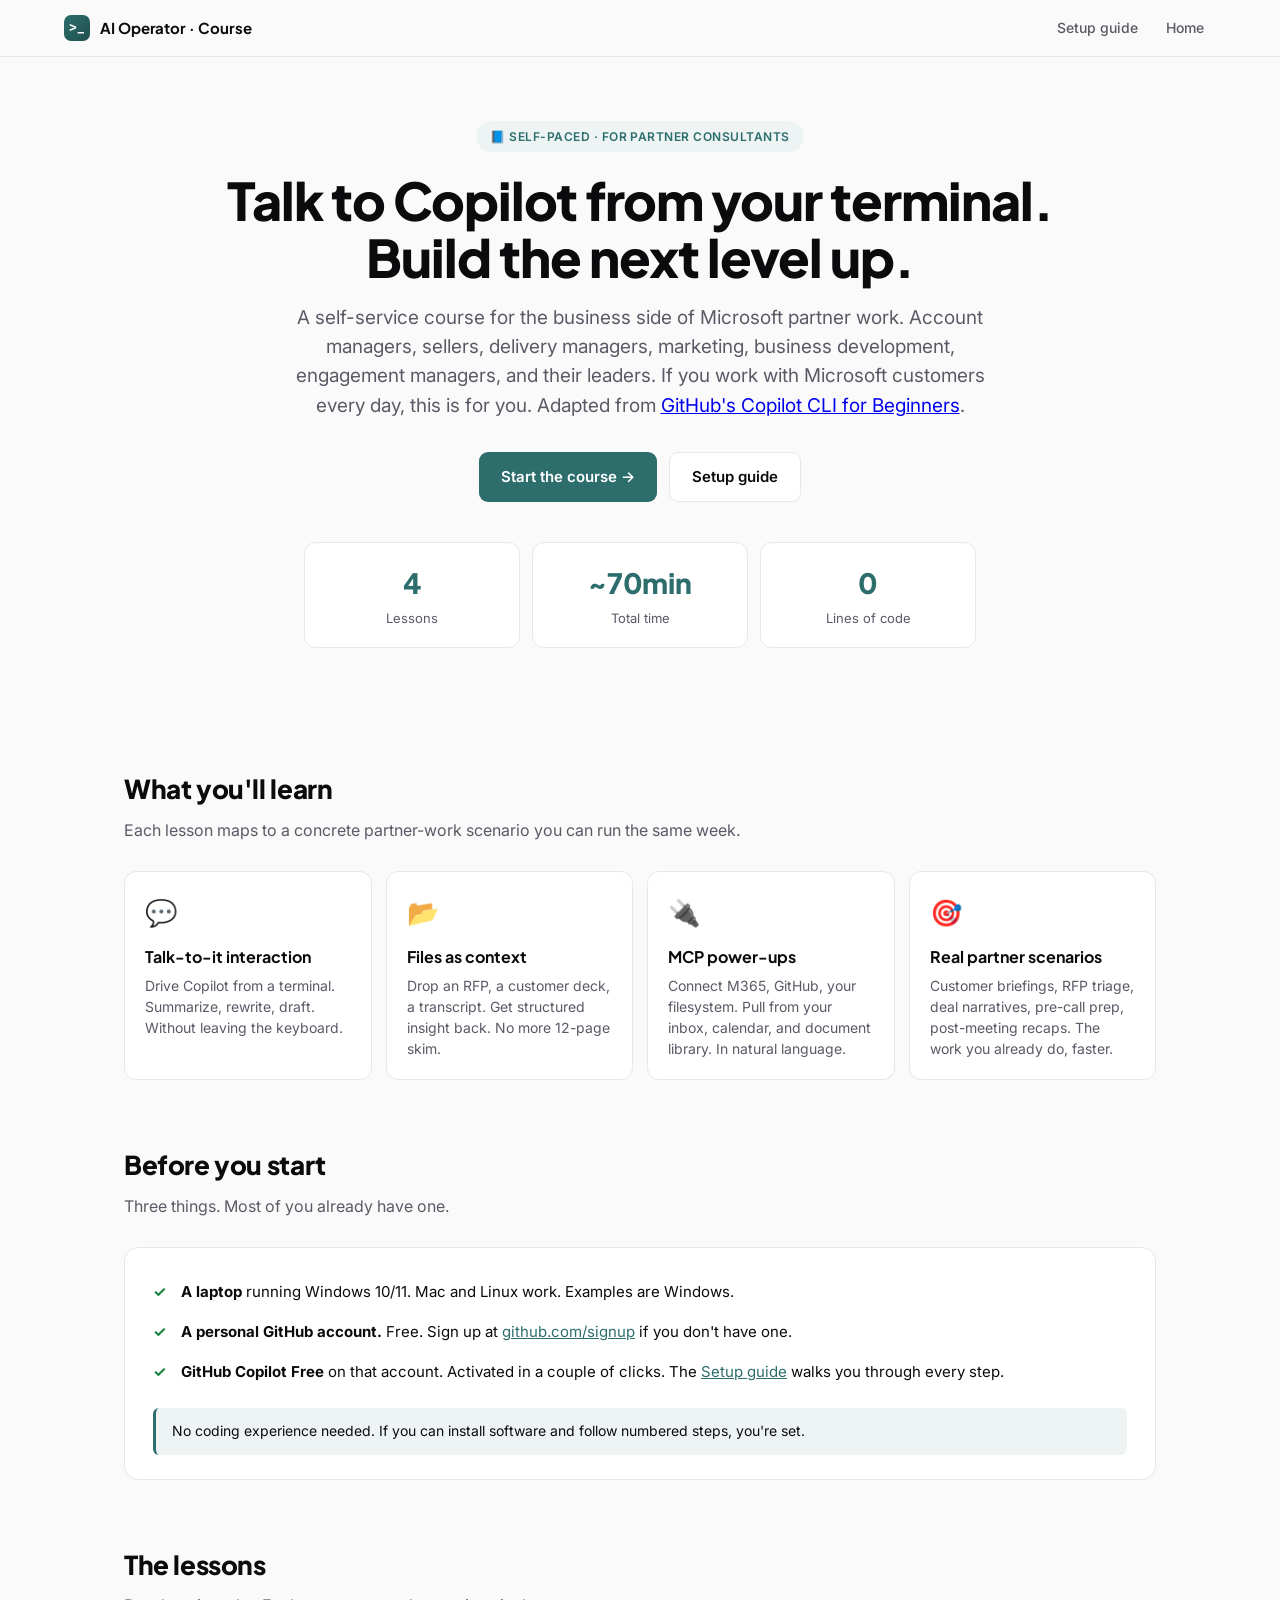
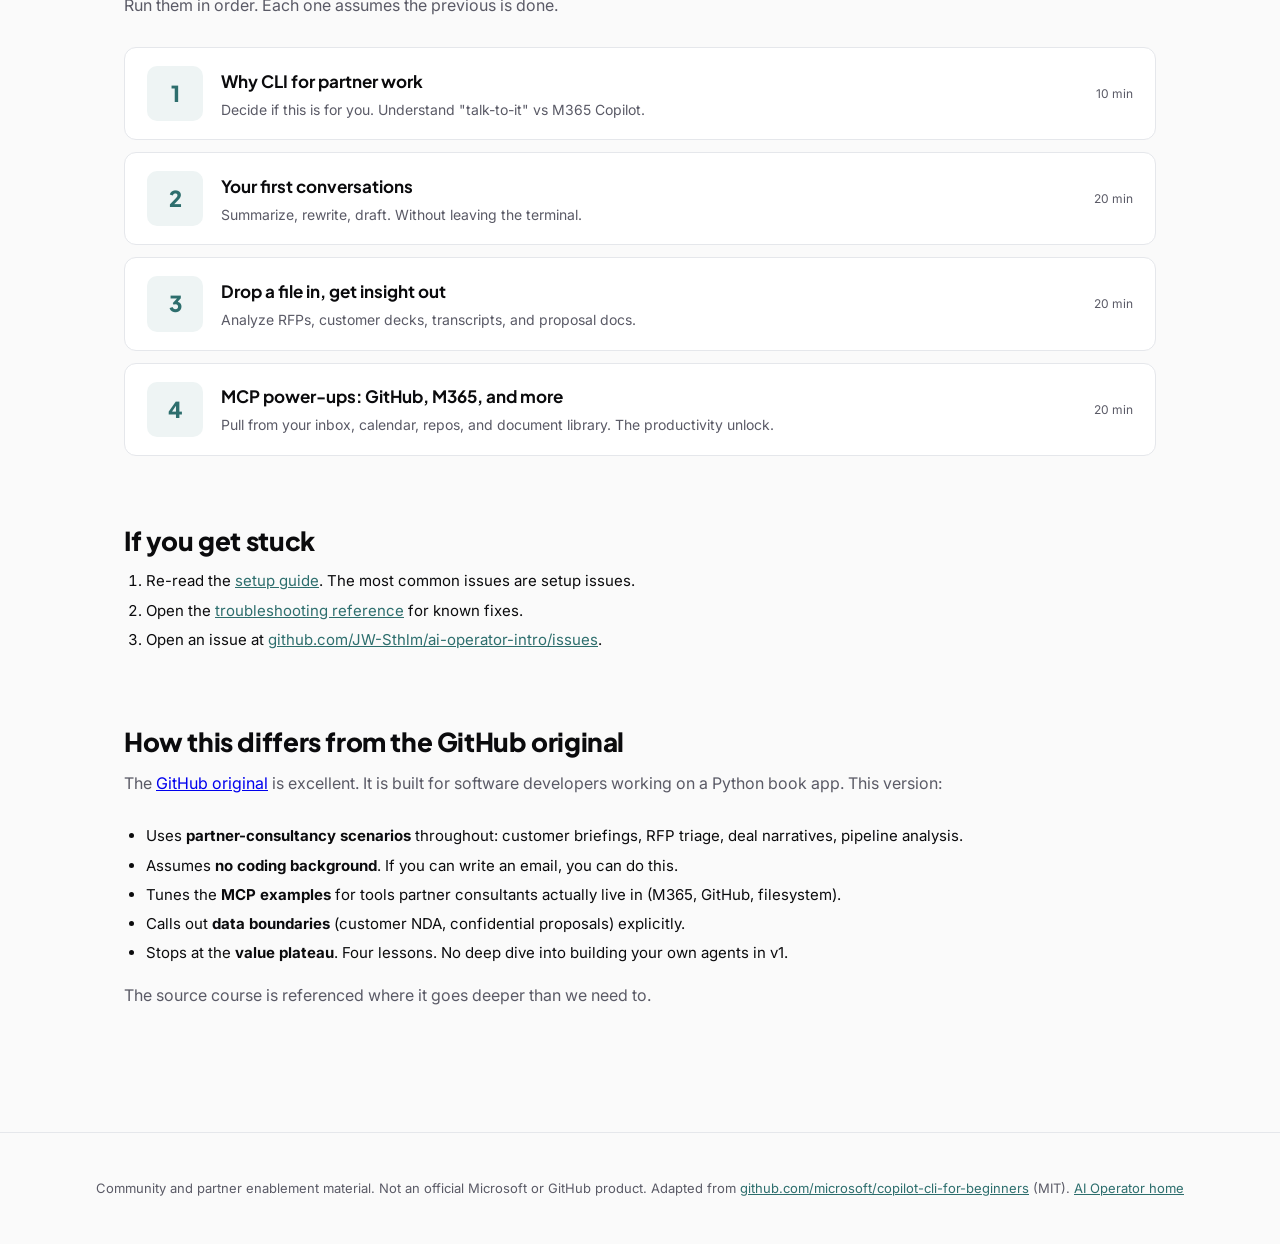
==== course/index.html @ 4d4c024c "Initial commit: ai-operator-intro v1.0 Public-facing Copilot CLI intro for partner consultants in bu" ====
<!DOCTYPE html>
<html lang="en">
<head>
  <meta charset="UTF-8">
  <meta name="viewport" content="width=device-width, initial-scale=1.0">
  <title>The AI Operator course · Copilot CLI for partner consultants</title>
  <meta name="robots" content="noindex,nofollow">
  <meta name="description" content="A self-paced Copilot CLI course for the business side of Microsoft partner work. Account managers, sellers, delivery managers, marketing, and their leaders. Four lessons. No coding required.">
  <link rel="preconnect" href="https://fonts.googleapis.com">
  <link rel="preconnect" href="https://fonts.gstatic.com" crossorigin>
  <link href="https://fonts.googleapis.com/css2?family=Plus+Jakarta+Sans:wght@600;700;800;900&family=Inter:wght@400;500;600;700&family=Cascadia+Code&display=swap" rel="stylesheet">
  <link rel="stylesheet" href="style.css">
</head>
<body>

  <nav class="topnav">
    <div class="topnav-inner">
      <a class="topnav-brand" href="../">
        <span class="brand-mark">&gt;_</span>
        <span class="brand-text">AI Operator · Course</span>
      </a>
      <div class="topnav-links">
        <a href="../setup.html">Setup guide</a>
        <a href="../" class="always-visible">Home</a>
      </div>
    </div>
  </nav>

  <main>

    <section class="hero">
      <div class="hero-pill">📘 Self-paced · For partner consultants</div>
      <h1>Talk to Copilot from your terminal.<br>Build the next level up.</h1>
      <p class="lead">A self-service course for the business side of Microsoft partner work. Account managers, sellers, delivery managers, marketing, business development, engagement managers, and their leaders. If you work with Microsoft customers every day, this is for you. Adapted from <a href="https://gh.io/copilot-cli-course" target="_blank" rel="noopener">GitHub's Copilot CLI for Beginners</a>.</p>
      <div class="hero-cta">
        <a class="btn btn-primary" href="why-cli-for-partner-work.html">Start the course →</a>
        <a class="btn btn-secondary" href="../setup.html">Setup guide</a>
      </div>

      <div class="stats">
        <div class="stat">
          <div class="stat-value">4</div>
          <div class="stat-label">Lessons</div>
        </div>
        <div class="stat">
          <div class="stat-value">~70min</div>
          <div class="stat-label">Total time</div>
        </div>
        <div class="stat">
          <div class="stat-value">0</div>
          <div class="stat-label">Lines of code</div>
        </div>
      </div>
    </section>

    <section class="block">
      <h2 class="section-h">What you'll learn</h2>
      <p class="section-sub">Each lesson maps to a concrete partner-work scenario you can run the same week.</p>

      <div class="feature-grid">
        <div class="feature">
          <span class="emoji">💬</span>
          <h3>Talk-to-it interaction</h3>
          <p>Drive Copilot from a terminal. Summarize, rewrite, draft. Without leaving the keyboard.</p>
        </div>
        <div class="feature">
          <span class="emoji">📂</span>
          <h3>Files as context</h3>
          <p>Drop an RFP, a customer deck, a transcript. Get structured insight back. No more 12-page skim.</p>
        </div>
        <div class="feature">
          <span class="emoji">🔌</span>
          <h3>MCP power-ups</h3>
          <p>Connect M365, GitHub, your filesystem. Pull from your inbox, calendar, and document library. In natural language.</p>
        </div>
        <div class="feature">
          <span class="emoji">🎯</span>
          <h3>Real partner scenarios</h3>
          <p>Customer briefings, RFP triage, deal narratives, pre-call prep, post-meeting recaps. The work you already do, faster.</p>
        </div>
      </div>
    </section>

    <section class="block">
      <h2 class="section-h">Before you start</h2>
      <p class="section-sub">Three things. Most of you already have one.</p>

      <div class="prereqs">
        <ul>
          <li><strong>A laptop</strong> running Windows 10/11. Mac and Linux work. Examples are Windows.</li>
          <li><strong>A personal GitHub account.</strong> Free. Sign up at <a href="https://github.com/signup" target="_blank" rel="noopener">github.com/signup</a> if you don't have one.</li>
          <li><strong>GitHub Copilot Free</strong> on that account. Activated in a couple of clicks. The <a href="../setup.html">Setup guide</a> walks you through every step.</li>
        </ul>
        <p class="prereqs-note">No coding experience needed. If you can install software and follow numbered steps, you're set.</p>
      </div>
    </section>

    <section class="block">
      <h2 class="section-h">The lessons</h2>
      <p class="section-sub">Run them in order. Each one assumes the previous is done.</p>

      <div class="lessons">

        <a class="lesson-card" href="why-cli-for-partner-work.html">
          <div class="lesson-num">1</div>
          <div class="lesson-body">
            <h3>Why CLI for partner work</h3>
            <p>Decide if this is for you. Understand "talk-to-it" vs M365 Copilot.</p>
          </div>
          <div class="lesson-meta"><span class="time">10 min</span></div>
        </a>

        <a class="lesson-card" href="your-first-conversations.html">
          <div class="lesson-num">2</div>
          <div class="lesson-body">
            <h3>Your first conversations</h3>
            <p>Summarize, rewrite, draft. Without leaving the terminal.</p>
          </div>
          <div class="lesson-meta"><span class="time">20 min</span></div>
        </a>

        <a class="lesson-card" href="files-as-context.html">
          <div class="lesson-num">3</div>
          <div class="lesson-body">
            <h3>Drop a file in, get insight out</h3>
            <p>Analyze RFPs, customer decks, transcripts, and proposal docs.</p>
          </div>
          <div class="lesson-meta"><span class="time">20 min</span></div>
        </a>

        <a class="lesson-card" href="mcp-power-ups.html">
          <div class="lesson-num">4</div>
          <div class="lesson-body">
            <h3>MCP power-ups: GitHub, M365, and more</h3>
            <p>Pull from your inbox, calendar, repos, and document library. The productivity unlock.</p>
          </div>
          <div class="lesson-meta"><span class="time">20 min</span></div>
        </a>

      </div>
    </section>

    <section class="block">
      <h2 class="section-h">If you get stuck</h2>
      <ol class="help-list">
        <li>Re-read the <a href="../setup.html">setup guide</a>. The most common issues are setup issues.</li>
        <li>Open the <a href="../reference/troubleshooting.md" target="_blank">troubleshooting reference</a> for known fixes.</li>
        <li>Open an issue at <a href="https://github.com/JW-Sthlm/ai-operator-intro/issues" target="_blank">github.com/JW-Sthlm/ai-operator-intro/issues</a>.</li>
      </ol>
    </section>

    <section class="block">
      <h2 class="section-h">How this differs from the GitHub original</h2>
      <p class="section-sub">The <a href="https://gh.io/copilot-cli-course" target="_blank" rel="noopener">GitHub original</a> is excellent. It is built for software developers working on a Python book app. This version:</p>
      <ul class="diff-list">
        <li>Uses <strong>partner-consultancy scenarios</strong> throughout: customer briefings, RFP triage, deal narratives, pipeline analysis.</li>
        <li>Assumes <strong>no coding background</strong>. If you can write an email, you can do this.</li>
        <li>Tunes the <strong>MCP examples</strong> for tools partner consultants actually live in (M365, GitHub, filesystem).</li>
        <li>Calls out <strong>data boundaries</strong> (customer NDA, confidential proposals) explicitly.</li>
        <li>Stops at the <strong>value plateau</strong>. Four lessons. No deep dive into building your own agents in v1.</li>
      </ul>
      <p class="section-sub" style="margin-top:18px;">The source course is referenced where it goes deeper than we need to.</p>
    </section>

  </main>

  <footer class="site-foot">
    <p>Community and partner enablement material. Not an official Microsoft or GitHub product. Adapted from <a href="https://github.com/microsoft/copilot-cli-for-beginners" target="_blank" rel="noopener">github.com/microsoft/copilot-cli-for-beginners</a> (MIT). <a href="../">AI Operator home</a></p>
  </footer>

</body>
</html>
---- course/style.css ----
/* Shared styles for the Copilot CLI partner course (landing + lesson pages) */

:root {
  --fg: #0b0b0d;
  --fg-muted: #5a5a66;
  --bg: #fafafa;
  --bg-soft: #f4f4f7;
  --card: #fff;
  --accent: #2D6E6D;
  --accent-light: #EEF4F4;
  --accent-deep: #1f4f4e;
  --tech: #6e40c9;
  --tech-light: #f3edff;
  --border: #e5e7eb;
  --warn: #c4700a;
  --warn-bg: #FFF7ED;
  --warn-border: #FDDCAB;
  --success: #16803C;
  --success-bg: #F0FDF4;
  --success-border: #BBF7D0;
  --code-bg: #1e1e2e;
  --code-fg: #cdd6f4;
}

* { box-sizing: border-box; }

html { scroll-behavior: smooth; }

body {
  margin: 0;
  font-family: 'Inter', system-ui, -apple-system, sans-serif;
  background: var(--bg);
  color: var(--fg);
  line-height: 1.6;
}

/* ── Top nav (shared by landing + lesson) ── */
.topnav {
  position: sticky;
  top: 0;
  z-index: 50;
  background: rgba(250,250,250,0.92);
  backdrop-filter: blur(10px);
  border-bottom: 1px solid var(--border);
}
.topnav-inner {
  max-width: 1200px;
  margin: 0 auto;
  padding: 0 24px;
  height: 56px;
  display: flex;
  align-items: center;
  justify-content: space-between;
  gap: 16px;
}
.topnav-brand {
  display: flex;
  align-items: center;
  gap: 10px;
  text-decoration: none;
  color: var(--fg);
  font-family: 'Plus Jakarta Sans', sans-serif;
  font-weight: 700;
  font-size: 15px;
  letter-spacing: -0.005em;
}
.topnav-brand .brand-mark {
  width: 26px;
  height: 26px;
  border-radius: 7px;
  background: linear-gradient(135deg, var(--accent), var(--accent-deep));
  display: inline-flex;
  align-items: center;
  justify-content: center;
  color: #fff;
  font-family: 'Cascadia Code', 'Fira Code', monospace;
  font-size: 13px;
  font-weight: 700;
}
.topnav-links {
  display: flex;
  gap: 4px;
  align-items: center;
}
.topnav-links a {
  color: var(--fg-muted);
  text-decoration: none;
  padding: 6px 12px;
  border-radius: 7px;
  font-size: 14px;
  font-weight: 500;
  transition: background .15s, color .15s;
}
.topnav-links a:hover { background: var(--accent-light); color: var(--accent); }
.topnav-links a.is-active { color: var(--accent); background: var(--accent-light); }
@media (max-width: 720px) {
  .topnav-links a:not(.always-visible) { display: none; }
}

/* ── Landing hero ── */
.hero {
  max-width: 880px;
  margin: 0 auto;
  padding: 64px 24px 32px;
  text-align: center;
}
.hero-pill {
  display: inline-flex;
  align-items: center;
  gap: 6px;
  background: var(--accent-light);
  color: var(--accent);
  font-size: 12px;
  font-weight: 600;
  padding: 6px 14px;
  border-radius: 999px;
  letter-spacing: .04em;
  text-transform: uppercase;
  margin-bottom: 20px;
}
.hero h1 {
  font-family: 'Plus Jakarta Sans', sans-serif;
  font-size: clamp(34px, 4.4vw, 52px);
  line-height: 1.1;
  font-weight: 800;
  letter-spacing: -0.02em;
  margin: 0 0 16px;
  text-wrap: balance;
}
.hero p.lead {
  font-size: 19px;
  color: var(--fg-muted);
  line-height: 1.55;
  max-width: 60ch;
  margin: 0 auto 32px;
  text-wrap: pretty;
}
.hero-cta { display: flex; gap: 12px; justify-content: center; flex-wrap: wrap; margin-bottom: 40px; }

.btn {
  display: inline-flex;
  align-items: center;
  gap: 8px;
  padding: 12px 22px;
  border-radius: 9px;
  font-weight: 600;
  text-decoration: none;
  font-size: 15px;
  transition: transform .15s, box-shadow .15s, background .15s;
  cursor: pointer;
  border: none;
  font-family: inherit;
}
.btn-primary {
  background: var(--accent);
  color: #fff;
}
.btn-primary:hover { background: var(--accent-deep); transform: translateY(-1px); box-shadow: 0 6px 20px rgba(45,110,109,0.25); }
.btn-secondary {
  background: var(--card);
  color: var(--fg);
  border: 1px solid var(--border);
}
.btn-secondary:hover { border-color: var(--accent); color: var(--accent); }

/* ── Stats row ── */
.stats {
  display: grid;
  grid-template-columns: repeat(3, 1fr);
  gap: 12px;
  max-width: 720px;
  margin: 0 auto 56px;
  padding: 0 24px;
}
@media (max-width: 600px) { .stats { grid-template-columns: 1fr; } }
.stat {
  background: var(--card);
  border: 1px solid var(--border);
  border-radius: 12px;
  padding: 18px;
  text-align: center;
}
.stat-value {
  font-family: 'Plus Jakarta Sans', sans-serif;
  font-size: 28px;
  font-weight: 800;
  color: var(--accent);
  letter-spacing: -0.01em;
}
.stat-label { font-size: 13px; color: var(--fg-muted); margin-top: 2px; }

/* ── Section ── */
section.block {
  max-width: 1080px;
  margin: 0 auto;
  padding: 32px 24px;
}
.section-h {
  font-family: 'Plus Jakarta Sans', sans-serif;
  font-size: 26px;
  font-weight: 800;
  letter-spacing: -0.015em;
  margin: 0 0 8px;
}
.section-sub { color: var(--fg-muted); margin: 0 0 28px; }

/* ── Feature grid (What you'll learn) ── */
.feature-grid {
  display: grid;
  grid-template-columns: repeat(auto-fit, minmax(240px, 1fr));
  gap: 14px;
}
.feature {
  background: var(--card);
  border: 1px solid var(--border);
  border-radius: 12px;
  padding: 20px;
}
.feature .emoji { font-size: 26px; display: block; margin-bottom: 10px; }
.feature h3 {
  font-family: 'Plus Jakarta Sans', sans-serif;
  font-size: 16px;
  font-weight: 700;
  margin: 0 0 6px;
}
.feature p { font-size: 14px; color: var(--fg-muted); margin: 0; line-height: 1.5; }

/* ── Prereq checklist ── */
.prereqs { background: var(--card); border: 1px solid var(--border); border-radius: 14px; padding: 24px 28px; }
.prereqs ul { list-style: none; padding: 0; margin: 0; }
.prereqs li { padding: 8px 0; padding-left: 28px; position: relative; font-size: 15px; }
.prereqs li::before {
  content: "✓";
  position: absolute;
  left: 0;
  color: var(--success);
  font-weight: 700;
}
.prereqs li code, .prereqs li a code { background: #f0f0f5; padding: 2px 6px; border-radius: 4px; font-size: 13px; color: var(--fg); }
.prereqs li a { color: var(--accent); }

/* ── Lessons list (landing) ── */
.lessons { display: flex; flex-direction: column; gap: 12px; }
.lesson-card {
  display: grid;
  grid-template-columns: 56px 1fr auto;
  gap: 18px;
  align-items: center;
  background: var(--card);
  border: 1px solid var(--border);
  border-radius: 12px;
  padding: 18px 22px;
  text-decoration: none;
  color: var(--fg);
  transition: border-color .15s, transform .15s, box-shadow .15s;
}
.lesson-card:hover { border-color: var(--accent); transform: translateY(-1px); box-shadow: 0 4px 14px rgba(0,0,0,0.04); }
.lesson-num {
  font-family: 'Plus Jakarta Sans', sans-serif;
  font-size: 22px;
  font-weight: 800;
  color: var(--accent);
  text-align: center;
  background: var(--accent-light);
  border-radius: 10px;
  padding: 10px 0;
}
.lesson-card.is-optional .lesson-num { color: var(--tech); background: var(--tech-light); }
.lesson-body h3 {
  font-family: 'Plus Jakarta Sans', sans-serif;
  font-size: 17px;
  font-weight: 700;
  margin: 0 0 4px;
}
.lesson-body p { margin: 0; font-size: 14px; color: var(--fg-muted); line-height: 1.5; }
.lesson-meta { display: flex; flex-direction: column; align-items: flex-end; gap: 4px; font-size: 12px; }
.lesson-meta .time { color: var(--fg-muted); }
.lesson-meta .badge {
  background: var(--tech-light);
  color: var(--tech);
  font-weight: 600;
  padding: 3px 9px;
  border-radius: 999px;
  font-size: 11px;
  letter-spacing: 0.02em;
  text-transform: uppercase;
}
@media (max-width: 600px) {
  .lesson-card { grid-template-columns: 48px 1fr; }
  .lesson-meta { grid-column: 1 / -1; flex-direction: row; align-items: center; justify-content: space-between; }
}

/* Optional band (callout above the optional lessons) */
.optional-band {
  background: var(--tech-light);
  border: 1px solid #e0d4f7;
  border-radius: 12px;
  padding: 14px 18px;
  margin: 24px 0 12px;
  font-size: 14px;
  color: var(--fg);
}
.optional-band strong { color: var(--tech); }

/* ── Landing-page list extras ── */
.prereqs-note {
  margin: 16px 0 0;
  padding: 12px 16px;
  background: var(--accent-light);
  border-left: 3px solid var(--accent);
  border-radius: 6px;
  font-size: 14px;
  color: var(--fg);
}
.help-list, .diff-list {
  margin: 0;
  padding-left: 22px;
  font-size: 15px;
  color: var(--fg);
}
.help-list li, .diff-list li {
  margin: 6px 0;
  line-height: 1.55;
}
.help-list a, .diff-list a { color: var(--accent); }

/* ── Footer ── */
footer.site-foot {
  border-top: 1px solid var(--border);
  margin-top: 64px;
  padding: 32px 24px;
  color: var(--fg-muted);
  font-size: 13px;
  text-align: center;
}
footer.site-foot a { color: var(--accent); }

/* ──────────────────────────────────────────────── */
/* ── Lesson page layout (sidebar + main content) ── */
/* ──────────────────────────────────────────────── */

.lesson-shell {
  max-width: 1180px;
  margin: 0 auto;
  display: grid;
  grid-template-columns: 260px 1fr;
  gap: 40px;
  padding: 24px;
}
@media (max-width: 920px) {
  .lesson-shell { grid-template-columns: 1fr; gap: 0; padding: 16px; }
}

.sidebar {
  position: sticky;
  top: 72px;
  align-self: start;
  max-height: calc(100vh - 88px);
  overflow-y: auto;
  padding-right: 8px;
}
@media (max-width: 920px) {
  .sidebar {
    position: static;
    max-height: none;
    margin: 12px 0 24px;
    padding: 16px;
    background: var(--card);
    border: 1px solid var(--border);
    border-radius: 12px;
  }
}
.sidebar-h {
  font-family: 'Plus Jakarta Sans', sans-serif;
  font-size: 12px;
  font-weight: 700;
  text-transform: uppercase;
  letter-spacing: 0.06em;
  color: var(--fg-muted);
  margin: 0 0 10px;
}
.sidebar ol {
  list-style: none;
  padding: 0;
  margin: 0;
  counter-reset: lesson;
}
.sidebar li { counter-increment: lesson; }
.sidebar li a {
  display: block;
  padding: 8px 12px 8px 38px;
  border-radius: 7px;
  text-decoration: none;
  color: var(--fg);
  font-size: 14px;
  line-height: 1.4;
  position: relative;
  margin-bottom: 2px;
}
.sidebar li a::before {
  content: counter(lesson);
  position: absolute;
  left: 12px;
  top: 8px;
  width: 20px;
  height: 20px;
  border-radius: 6px;
  background: var(--bg-soft);
  color: var(--fg-muted);
  font-family: 'Plus Jakarta Sans', sans-serif;
  font-size: 12px;
  font-weight: 700;
  display: inline-flex;
  align-items: center;
  justify-content: center;
}
.sidebar li a:hover { background: var(--accent-light); color: var(--accent); }
.sidebar li a:hover::before { background: var(--accent); color: #fff; }
.sidebar li.is-optional a::before { background: var(--tech-light); color: var(--tech); }
.sidebar li a.is-current {
  background: var(--accent-light);
  color: var(--accent);
  font-weight: 600;
}
.sidebar li a.is-current::before { background: var(--accent); color: #fff; }
.sidebar-foot {
  margin-top: 16px;
  padding-top: 16px;
  border-top: 1px solid var(--border);
  font-size: 13px;
}
.sidebar-foot a { color: var(--fg-muted); text-decoration: none; padding: 4px 12px; display: block; border-radius: 6px; }
.sidebar-foot a:hover { background: var(--bg-soft); color: var(--accent); }

/* ── Main content area ── */
.main { min-width: 0; }
.crumb {
  font-size: 13px;
  color: var(--fg-muted);
  margin-bottom: 12px;
}
.crumb a { color: var(--fg-muted); text-decoration: none; }
.crumb a:hover { color: var(--accent); }

.lesson-head {
  margin-bottom: 28px;
  padding-bottom: 24px;
  border-bottom: 1px solid var(--border);
}
.lesson-eyebrow {
  font-family: 'Plus Jakarta Sans', sans-serif;
  font-size: 12px;
  font-weight: 700;
  text-transform: uppercase;
  letter-spacing: 0.06em;
  color: var(--accent);
  margin-bottom: 8px;
}
.lesson-eyebrow.is-optional { color: var(--tech); }
.main h1.lesson-title {
  font-family: 'Plus Jakarta Sans', sans-serif;
  font-size: clamp(30px, 3.6vw, 42px);
  line-height: 1.15;
  font-weight: 800;
  letter-spacing: -0.018em;
  margin: 0 0 14px;
  text-wrap: balance;
}
.lesson-meta-row { display: flex; gap: 16px; flex-wrap: wrap; font-size: 14px; color: var(--fg-muted); }
.lesson-meta-row .meta-item { display: inline-flex; align-items: center; gap: 6px; }
.lesson-meta-row strong { color: var(--fg); font-weight: 600; }

/* ── Markdown body ── */
.body { font-size: 16px; line-height: 1.7; }
.body h2 {
  font-family: 'Plus Jakarta Sans', sans-serif;
  font-size: 24px;
  font-weight: 700;
  letter-spacing: -0.012em;
  margin: 40px 0 14px;
  scroll-margin-top: 80px;
}
.body h3 {
  font-family: 'Plus Jakarta Sans', sans-serif;
  font-size: 18px;
  font-weight: 700;
  margin: 28px 0 10px;
  scroll-margin-top: 80px;
}
.body p, .body li { font-size: 16px; }
.body ul, .body ol { padding-left: 22px; }
.body li { margin-bottom: 6px; }
.body a { color: var(--accent); text-decoration: underline; text-decoration-thickness: 1px; text-underline-offset: 2px; }
.body a:hover { color: var(--accent-deep); }
.body hr { border: none; border-top: 1px solid var(--border); margin: 32px 0; }
.body strong { font-weight: 700; }
.body img { max-width: 100%; height: auto; border-radius: 8px; }

/* Code (inline + blocks) */
.body code {
  font-family: 'Cascadia Code', 'Fira Code', 'Consolas', monospace;
  font-size: 14px;
}
.body p code, .body li code, .body td code, .body h2 code, .body h3 code {
  background: #f0f0f5;
  padding: 2px 6px;
  border-radius: 4px;
  font-size: 13px;
  color: var(--fg);
}
.body pre {
  background: var(--code-bg);
  color: var(--code-fg);
  border-radius: 10px;
  padding: 16px 20px;
  overflow-x: auto;
  font-size: 14px;
  line-height: 1.55;
  margin: 16px 0;
}
.body pre code { background: transparent; padding: 0; color: inherit; font-size: 14px; }

/* Tables */
.body table { width: 100%; border-collapse: collapse; margin: 18px 0; font-size: 15px; }
.body th, .body td { text-align: left; padding: 10px 14px; border-bottom: 1px solid var(--border); vertical-align: top; }
.body th { background: var(--bg-soft); font-weight: 700; }
.body tbody tr:hover { background: var(--bg-soft); }

/* Blockquotes used as callouts */
.body blockquote {
  margin: 16px 0;
  padding: 14px 18px;
  background: var(--accent-light);
  border-left: 3px solid var(--accent);
  border-radius: 8px;
  color: var(--fg);
}
.body blockquote p { margin: 6px 0; }
.body blockquote p:first-child { margin-top: 0; }
.body blockquote p:last-child { margin-bottom: 0; }

/* Details/summary collapsibles */
.body details {
  background: var(--card);
  border: 1px solid var(--border);
  border-radius: 10px;
  padding: 14px 18px;
  margin: 14px 0;
}
.body details[open] { box-shadow: 0 2px 8px rgba(0,0,0,0.03); }
.body summary {
  cursor: pointer;
  font-weight: 600;
  color: var(--accent);
  list-style: none;
  position: relative;
  padding-left: 22px;
}
.body summary::-webkit-details-marker { display: none; }
.body summary::before {
  content: "▸";
  position: absolute;
  left: 0;
  transition: transform .15s;
  color: var(--accent);
}
.body details[open] summary::before { transform: rotate(90deg); }

/* Prev/Next nav */
.lesson-nav {
  display: grid;
  grid-template-columns: 1fr 1fr;
  gap: 12px;
  margin-top: 56px;
  padding-top: 24px;
  border-top: 1px solid var(--border);
}
@media (max-width: 600px) { .lesson-nav { grid-template-columns: 1fr; } }
.lesson-nav a {
  display: block;
  padding: 16px 20px;
  background: var(--card);
  border: 1px solid var(--border);
  border-radius: 10px;
  text-decoration: none;
  color: var(--fg);
  transition: border-color .15s, transform .15s;
}
.lesson-nav a:hover { border-color: var(--accent); transform: translateY(-1px); }
.lesson-nav .nav-dir {
  font-size: 12px;
  text-transform: uppercase;
  letter-spacing: 0.06em;
  color: var(--fg-muted);
  margin-bottom: 4px;
  font-weight: 600;
}
.lesson-nav .nav-title {
  font-family: 'Plus Jakarta Sans', sans-serif;
  font-weight: 700;
  font-size: 16px;
}
.lesson-nav a.next { text-align: right; }
.lesson-nav a.prev::before { content: "← "; color: var(--accent); }
.lesson-nav a.next .nav-title::after { content: " →"; color: var(--accent); }
.lesson-nav .nav-spacer { visibility: hidden; }
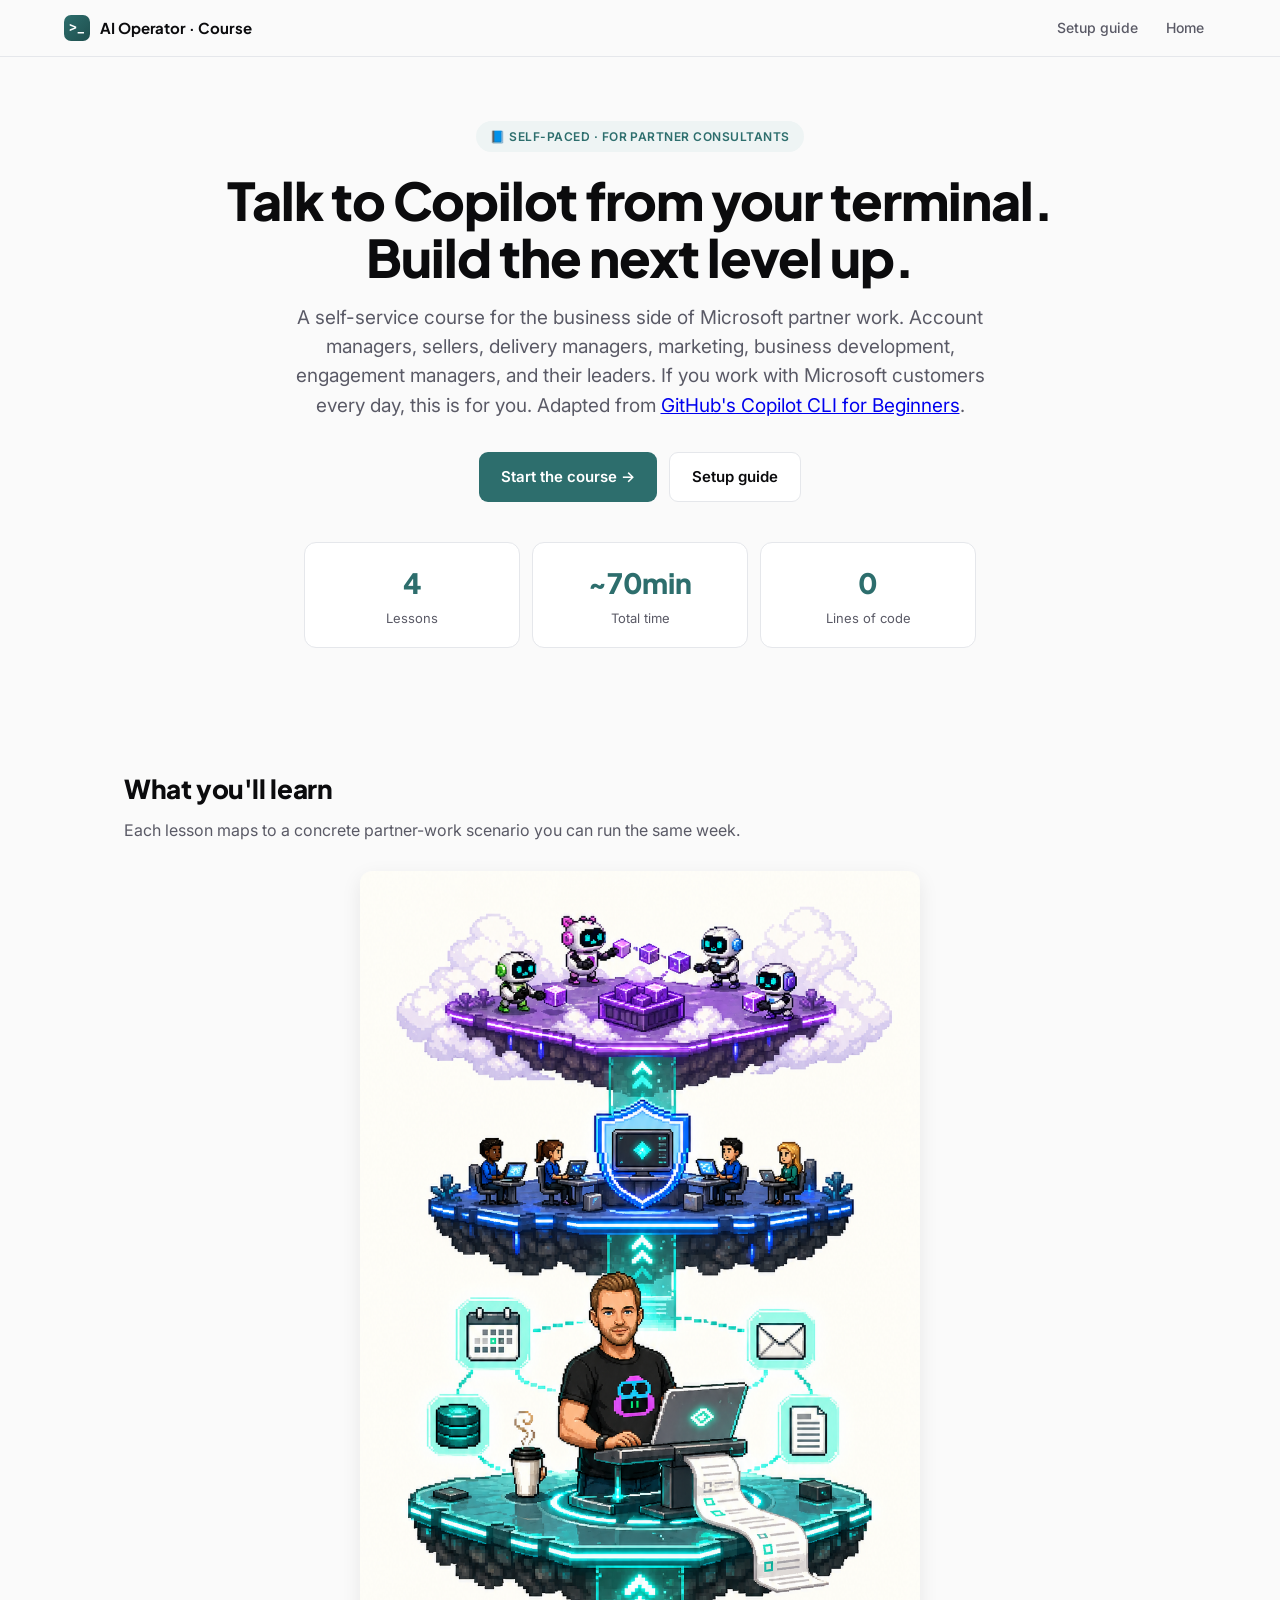
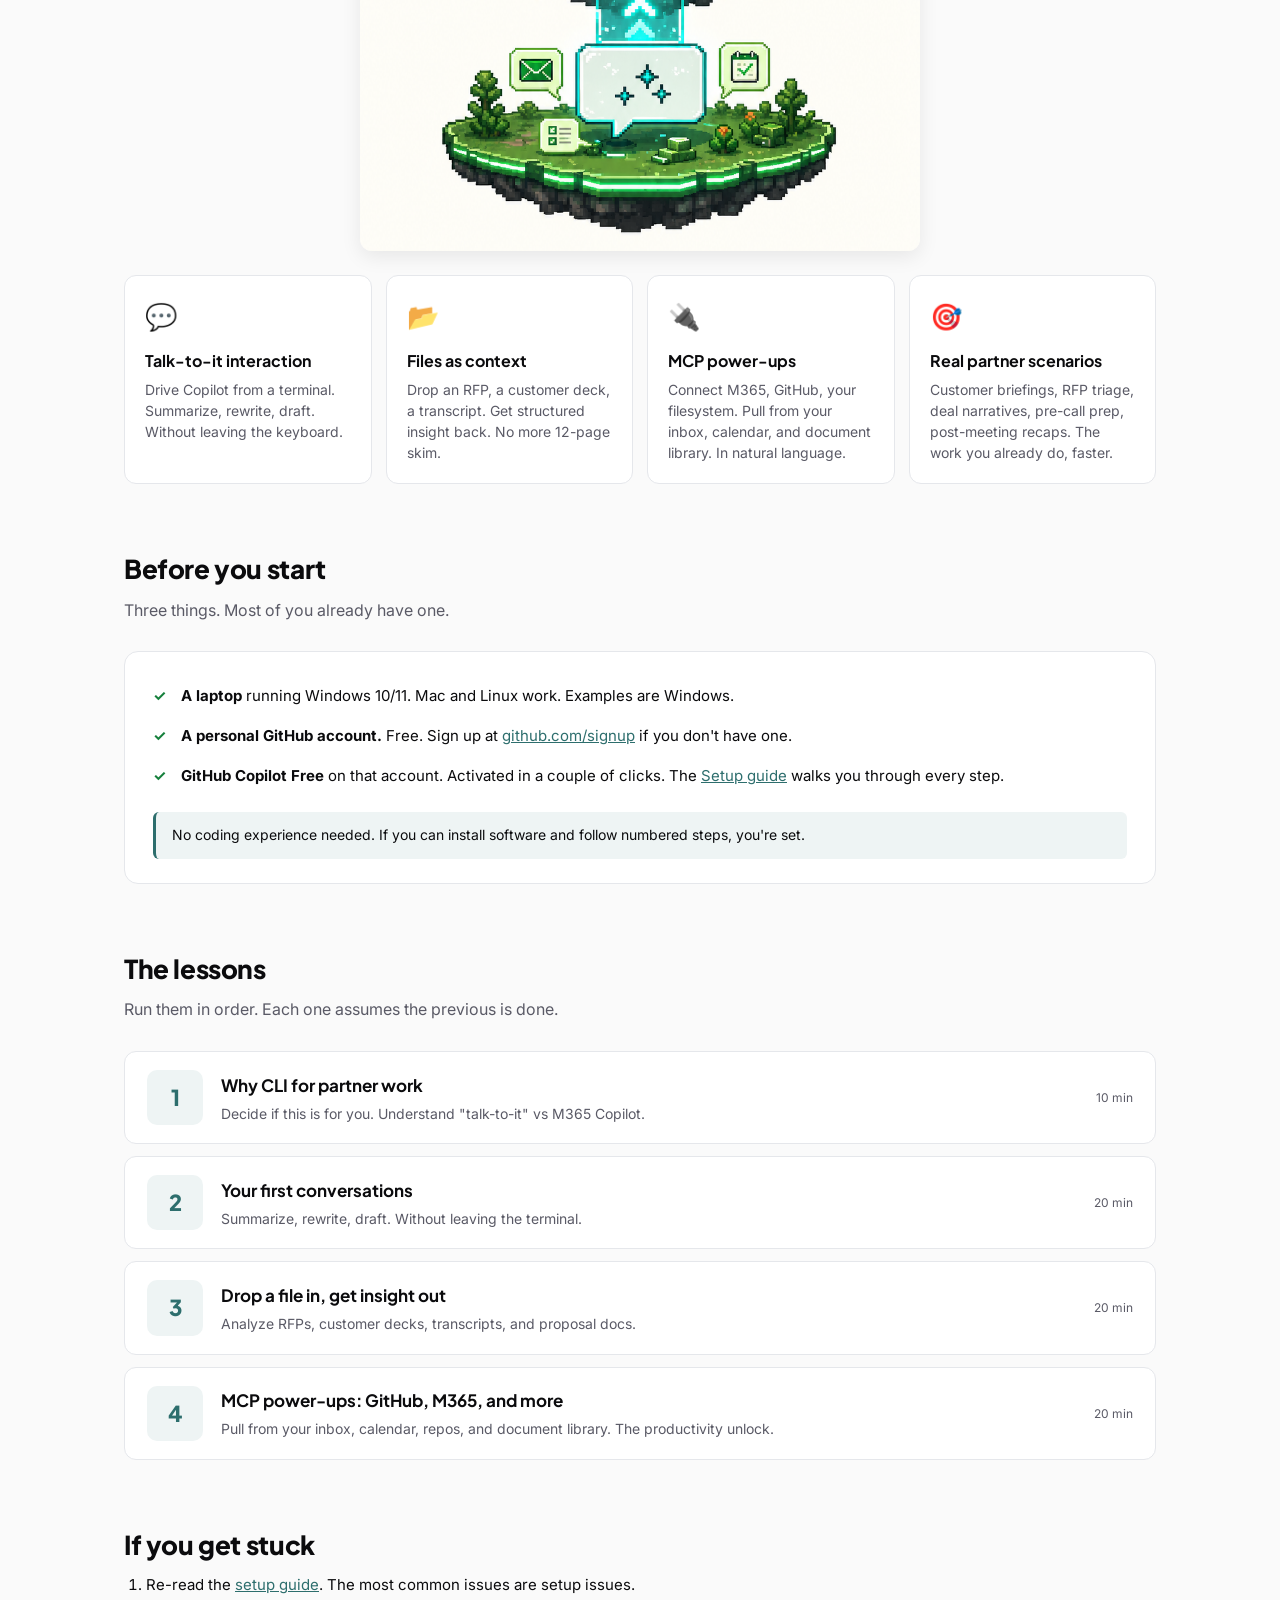
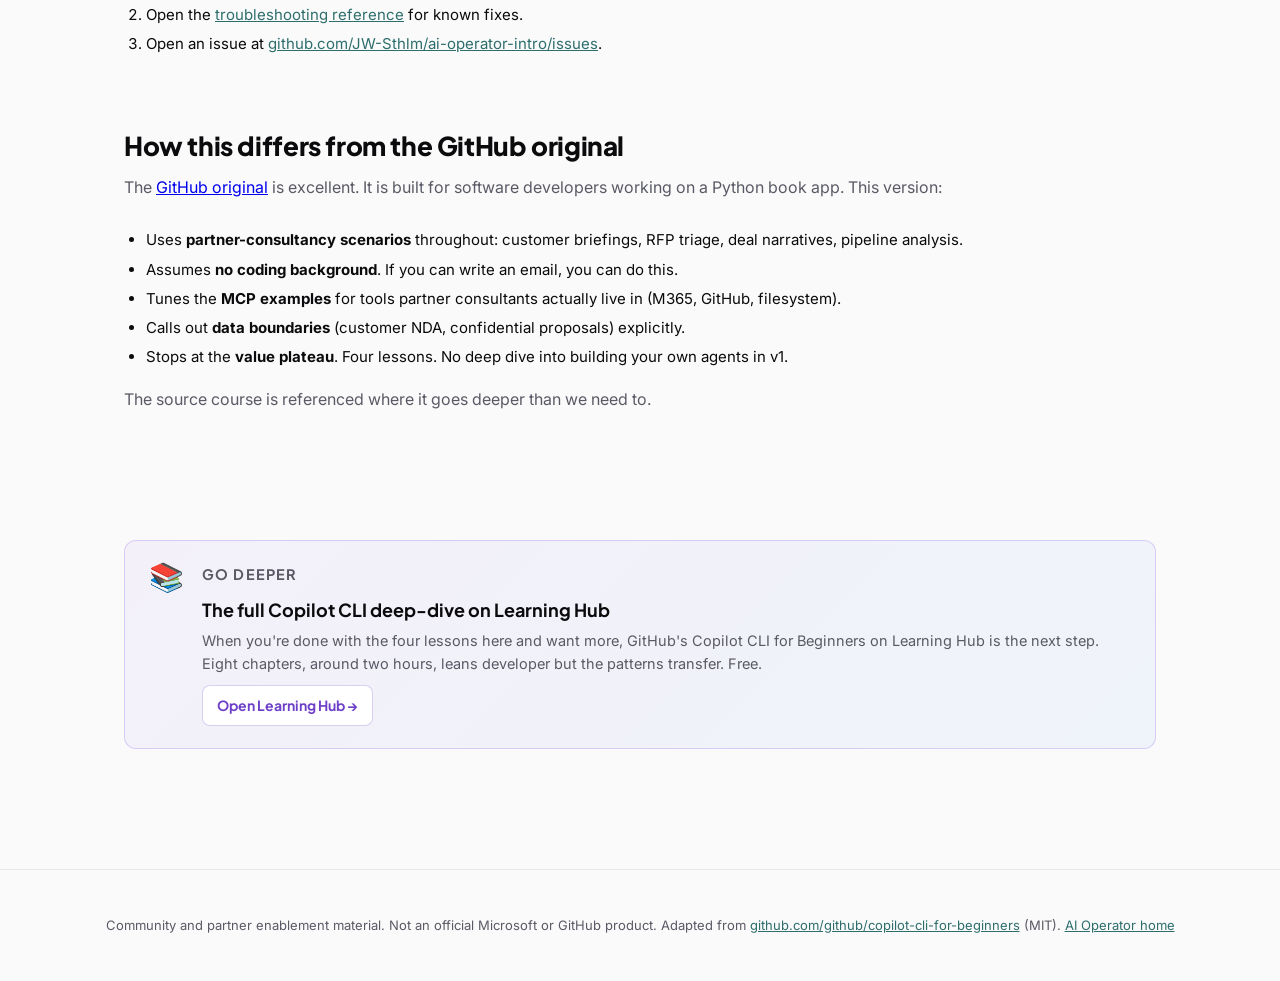
==== commit ff891d37: "v1.1 polish: hero video, terminal traffic lights, device-auth flow cards, Learning Hub deep-dive - i" ====
--- a/course/index.html
+++ b/course/index.html
@@ -4,7 +4,6 @@
   <meta charset="UTF-8">
   <meta name="viewport" content="width=device-width, initial-scale=1.0">
   <title>The AI Operator course · Copilot CLI for partner consultants</title>
-  <meta name="robots" content="noindex,nofollow">
   <meta name="description" content="A self-paced Copilot CLI course for the business side of Microsoft partner work. Account managers, sellers, delivery managers, marketing, and their leaders. Four lessons. No coding required.">
   <link rel="preconnect" href="https://fonts.googleapis.com">
   <link rel="preconnect" href="https://fonts.gstatic.com" crossorigin>
@@ -56,6 +55,8 @@
     <section class="block">
       <h2 class="section-h">What you'll learn</h2>
       <p class="section-sub">Each lesson maps to a concrete partner-work scenario you can run the same week.</p>
+
+      <img class="lesson-hero-image" src="../images/chaos-to-clarity.png" alt="Chaos to clarity: from scattered partner data to a clear briefing" style="max-width:560px;">
 
       <div class="feature-grid">
         <div class="feature">
@@ -162,10 +163,22 @@
       <p class="section-sub" style="margin-top:18px;">The source course is referenced where it goes deeper than we need to.</p>
     </section>
 
+    <section class="block">
+      <div class="go-deeper">
+        <span class="go-deeper-icon">📚</span>
+        <div class="go-deeper-body">
+          <p class="go-deeper-label">Go deeper</p>
+          <h3>The full Copilot CLI deep-dive on Learning Hub</h3>
+          <p>When you're done with the four lessons here and want more, GitHub's Copilot CLI for Beginners on Learning Hub is the next step. Eight chapters, around two hours, leans developer but the patterns transfer. Free.</p>
+          <a class="go-deeper-link" href="https://awesome-copilot.github.com/learning-hub/cli-for-beginners/" target="_blank" rel="noopener">Open Learning Hub →</a>
+        </div>
+      </div>
+    </section>
+
   </main>
 
   <footer class="site-foot">
-    <p>Community and partner enablement material. Not an official Microsoft or GitHub product. Adapted from <a href="https://github.com/microsoft/copilot-cli-for-beginners" target="_blank" rel="noopener">github.com/microsoft/copilot-cli-for-beginners</a> (MIT). <a href="../">AI Operator home</a></p>
+    <p>Community and partner enablement material. Not an official Microsoft or GitHub product. Adapted from <a href="https://github.com/github/copilot-cli-for-beginners" target="_blank" rel="noopener">github.com/github/copilot-cli-for-beginners</a> (MIT). <a href="../">AI Operator home</a></p>
   </footer>
 
 </body>
--- a/course/style.css
+++ b/course/style.css
@@ -604,3 +604,183 @@
 .lesson-nav a.prev::before { content: "← "; color: var(--accent); }
 .lesson-nav a.next .nav-title::after { content: " →"; color: var(--accent); }
 .lesson-nav .nav-spacer { visibility: hidden; }
+
+
+/* ── v1.1 polish: fake terminal window ── */
+.term {
+  background: #1e1e2e;
+  border-radius: 10px;
+  overflow: hidden;
+  box-shadow: 0 8px 24px rgba(0,0,0,0.12), 0 0 0 1px rgba(255,255,255,0.04);
+  margin: 18px 0;
+}
+.term-bar {
+  display: flex;
+  align-items: center;
+  gap: 6px;
+  background: #181825;
+  padding: 9px 14px;
+  border-bottom: 1px solid rgba(255,255,255,0.06);
+}
+.term-bar .dot {
+  width: 11px;
+  height: 11px;
+  border-radius: 50%;
+  display: inline-block;
+}
+.term-bar .dot.red { background: #ff5f56; }
+.term-bar .dot.yellow { background: #ffbd2e; }
+.term-bar .dot.green { background: #27c93f; }
+.term-bar .term-title {
+  margin-left: 10px;
+  font-family: 'Cascadia Code', 'Fira Code', monospace;
+  font-size: 12px;
+  color: #a6adc8;
+  letter-spacing: 0.02em;
+}
+.term-body {
+  padding: 16px 18px;
+  font-family: 'Cascadia Code', 'Fira Code', monospace;
+  font-size: 13.5px;
+  line-height: 1.6;
+  color: var(--code-fg);
+  margin: 0;
+  overflow-x: auto;
+  white-space: pre;
+}
+.term-body .prompt { color: #5DA9D9; }
+.term-body .cmd { color: #f5f5f5; }
+.term-body .out { color: #a6adc8; }
+.term-body .accent { color: #C7A8FF; }
+.term-body .ok { color: #a6e3a1; }
+.term-body .warn { color: #f9e2af; }
+
+/* ── v1.1 polish: numbered flow cards (Device Auth Flow style) ── */
+.flow-cards {
+  display: grid;
+  grid-template-columns: repeat(5, 1fr);
+  gap: 12px;
+  margin: 24px 0 8px;
+}
+@media (max-width: 900px) {
+  .flow-cards { grid-template-columns: repeat(2, 1fr); }
+}
+@media (max-width: 520px) {
+  .flow-cards { grid-template-columns: 1fr; }
+}
+.flow-card {
+  background: var(--card);
+  border: 1px solid var(--border);
+  border-radius: 12px;
+  padding: 18px 16px 16px;
+  position: relative;
+  display: flex;
+  flex-direction: column;
+  gap: 8px;
+}
+.flow-card .flow-num {
+  width: 30px;
+  height: 30px;
+  border-radius: 50%;
+  background: linear-gradient(135deg, #8957E5 0%, #4493F8 100%);
+  color: #fff;
+  font-family: 'Plus Jakarta Sans', sans-serif;
+  font-weight: 800;
+  font-size: 14px;
+  display: flex;
+  align-items: center;
+  justify-content: center;
+  box-shadow: 0 2px 8px rgba(137,87,229,0.3);
+}
+.flow-card .flow-icon { font-size: 22px; line-height: 1; }
+.flow-card .flow-title {
+  font-family: 'Plus Jakarta Sans', sans-serif;
+  font-weight: 700;
+  font-size: 14px;
+  margin: 2px 0 0;
+  color: var(--fg);
+}
+.flow-card .flow-desc {
+  font-size: 13px;
+  color: var(--fg-muted);
+  line-height: 1.45;
+  margin: 0;
+}
+.flow-caption {
+  font-size: 13px;
+  color: var(--fg-muted);
+  text-align: center;
+  margin: 4px 0 18px;
+  font-style: italic;
+}
+
+/* ── v1.1 polish: Go deeper callout ── */
+.go-deeper {
+  background: linear-gradient(135deg, rgba(137,87,229,0.06) 0%, rgba(68,147,248,0.06) 100%);
+  border: 1px solid rgba(137,87,229,0.25);
+  border-radius: 12px;
+  padding: 22px 24px;
+  margin: 36px 0 24px;
+  display: flex;
+  gap: 18px;
+  align-items: flex-start;
+}
+.go-deeper .go-deeper-icon {
+  font-size: 28px;
+  flex-shrink: 0;
+  line-height: 1;
+}
+.go-deeper-body { flex: 1; }
+.go-deeper-label {
+  font-family: 'Plus Jakarta Sans', sans-serif;
+  font-size: 11px;
+  font-weight: 700;
+  text-transform: uppercase;
+  letter-spacing: 0.08em;
+  color: #6e40c9;
+  margin: 0 0 4px;
+}
+.go-deeper-body h3 {
+  font-family: 'Plus Jakarta Sans', sans-serif;
+  font-size: 18px;
+  font-weight: 700;
+  margin: 0 0 6px;
+  color: var(--fg);
+}
+.go-deeper-body p {
+  font-size: 14.5px;
+  color: var(--fg-muted);
+  margin: 0 0 10px;
+  line-height: 1.55;
+}
+.go-deeper-body a.go-deeper-link {
+  display: inline-flex;
+  align-items: center;
+  gap: 6px;
+  font-family: 'Plus Jakarta Sans', sans-serif;
+  font-weight: 700;
+  font-size: 14px;
+  color: #6e40c9;
+  text-decoration: none;
+  padding: 8px 14px;
+  background: #fff;
+  border: 1px solid rgba(110,64,201,0.25);
+  border-radius: 8px;
+  transition: background 0.15s, border-color 0.15s, transform 0.15s;
+}
+.go-deeper-body a.go-deeper-link:hover {
+  background: #f3edff;
+  border-color: rgba(110,64,201,0.5);
+  transform: translateY(-1px);
+}
+
+/* ── v1.1 polish: lesson hero image ── */
+.lesson-hero-image {
+  width: 100%;
+  max-width: 480px;
+  height: auto;
+  border-radius: 12px;
+  margin: 12px auto 24px;
+  display: block;
+  box-shadow: 0 6px 20px rgba(0,0,0,0.08);
+}
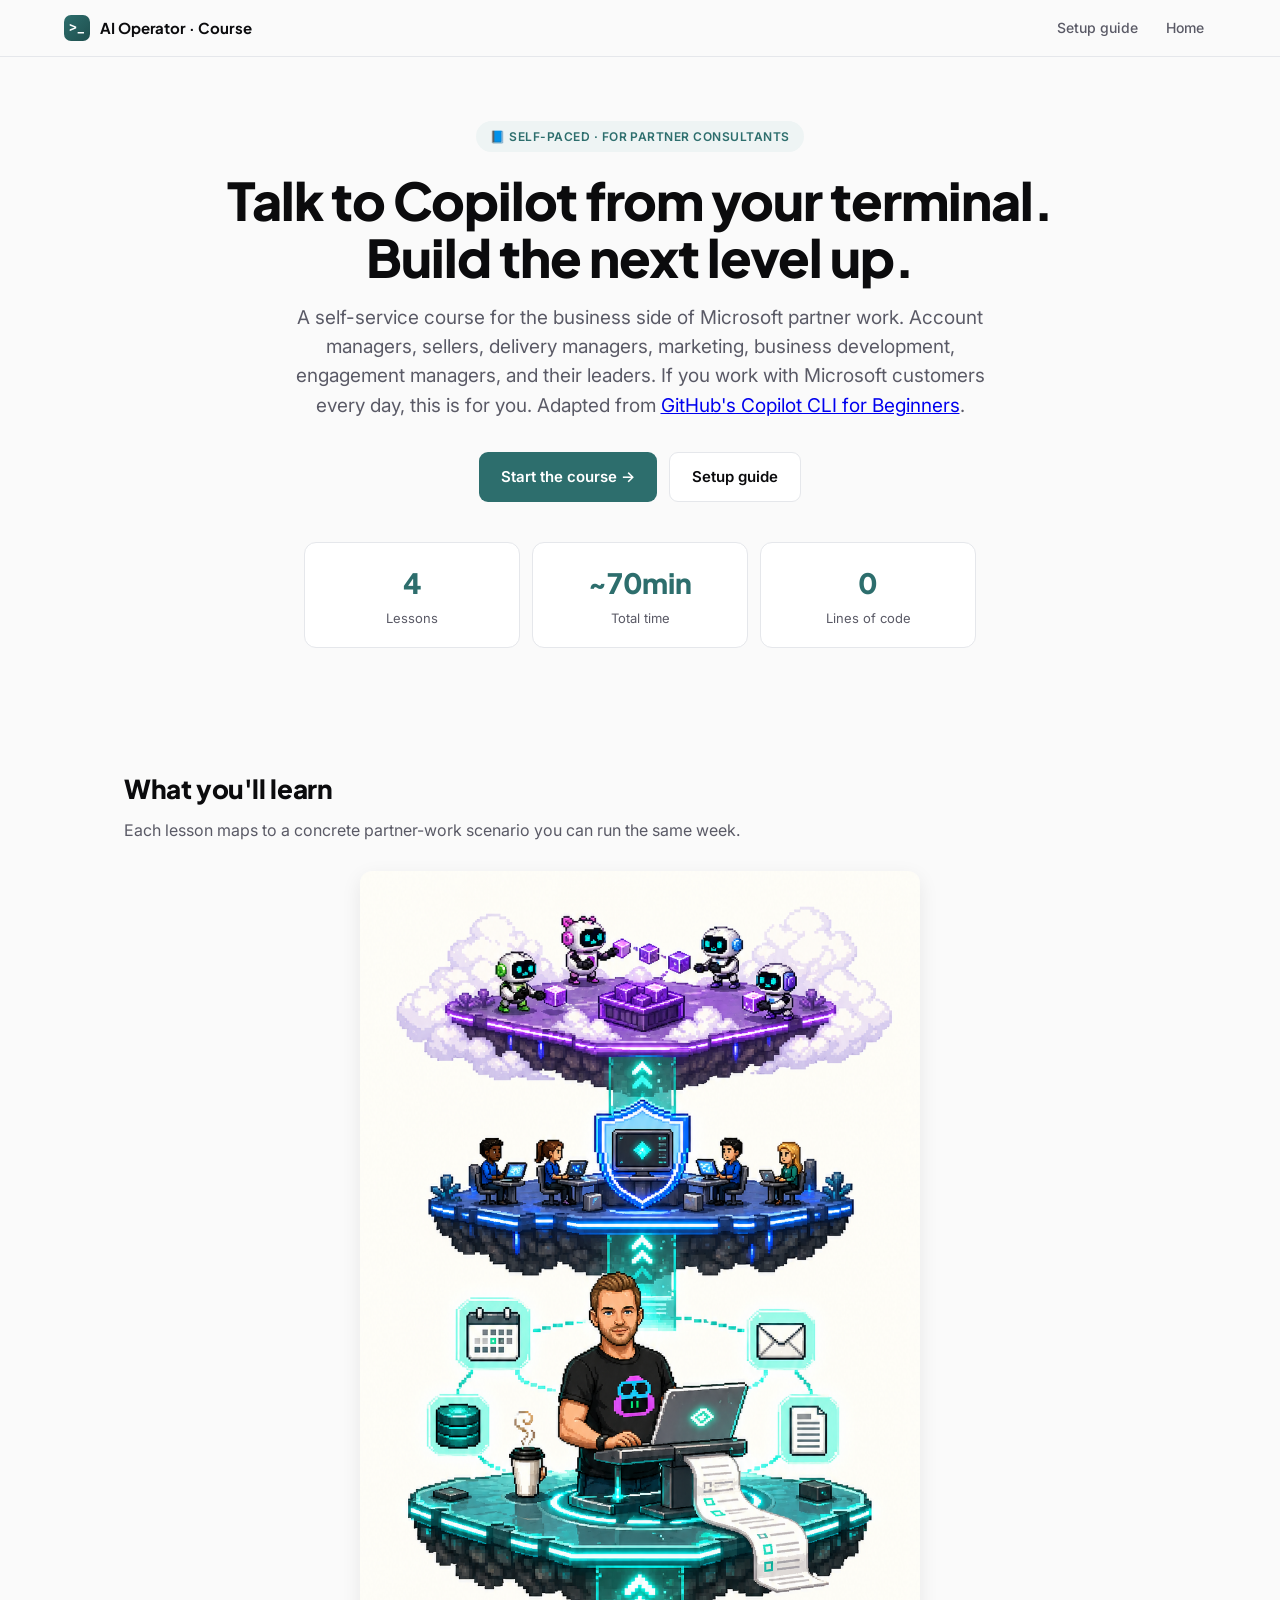
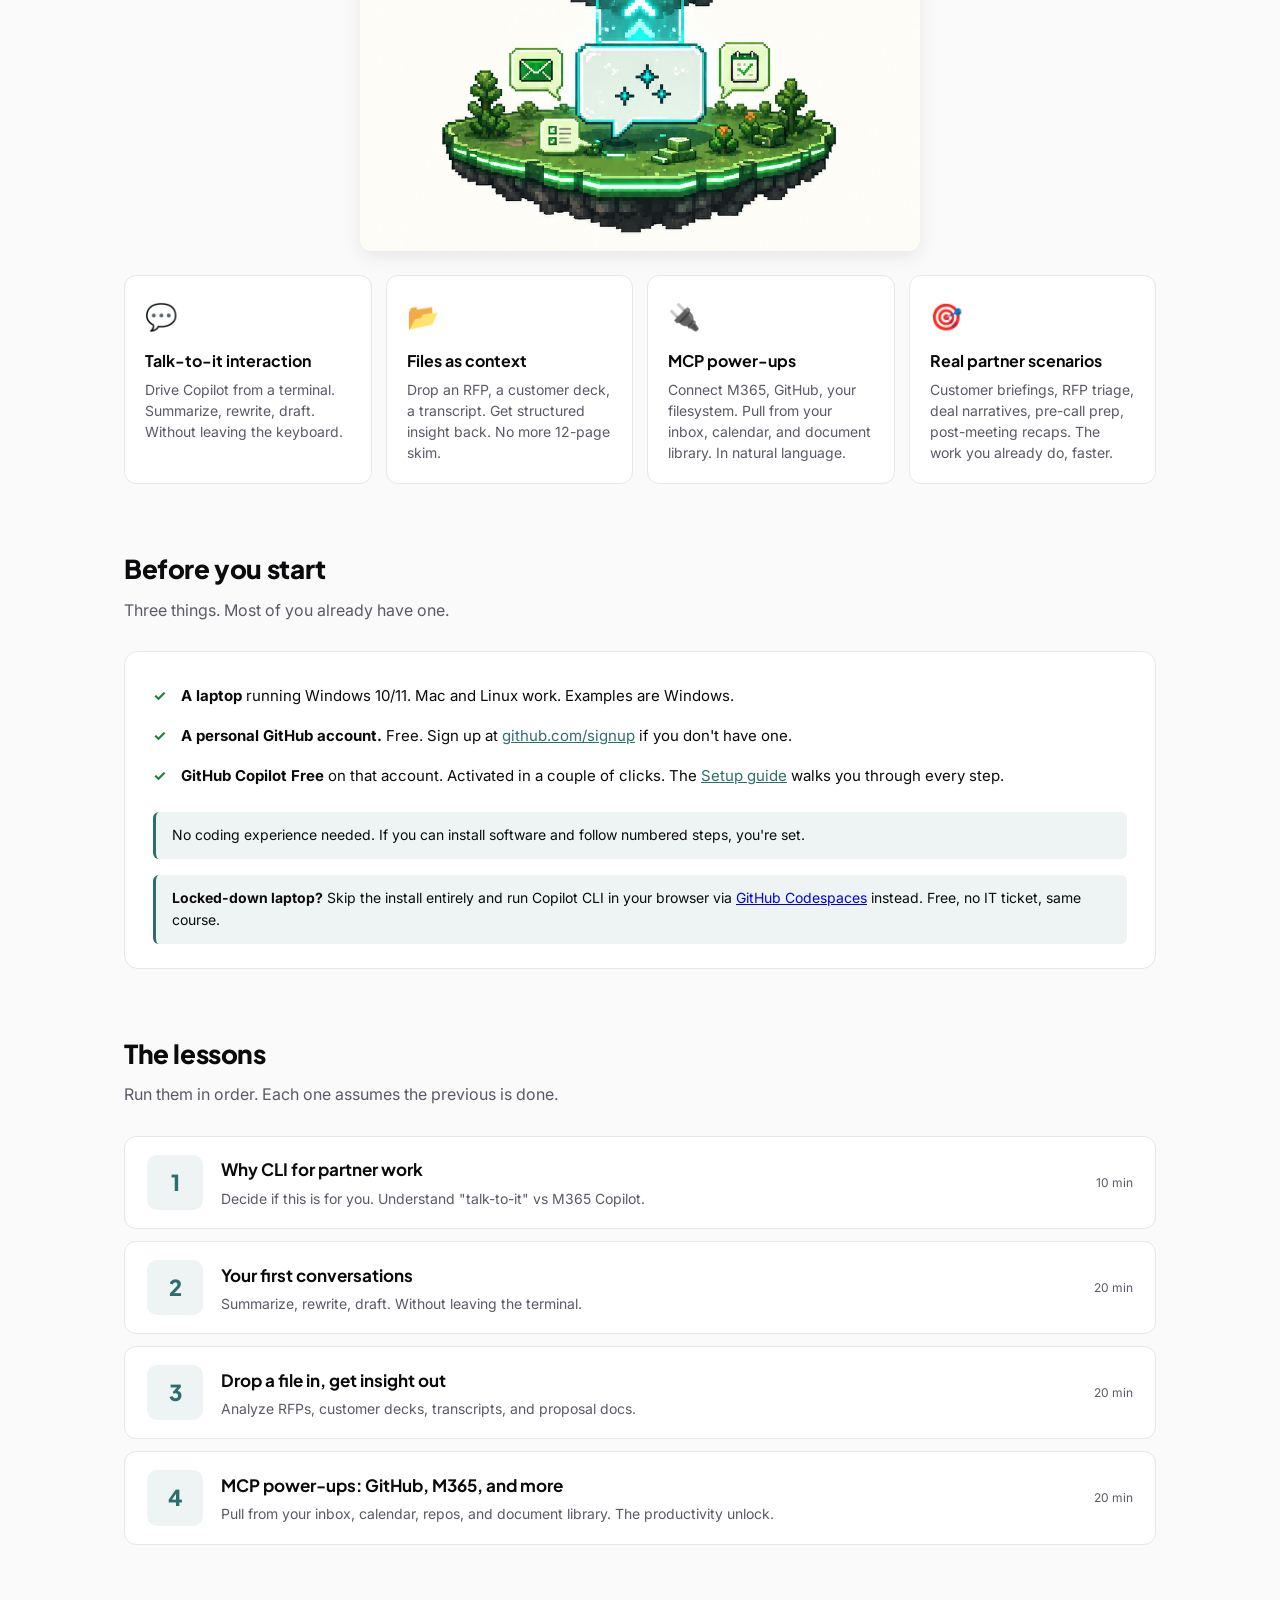
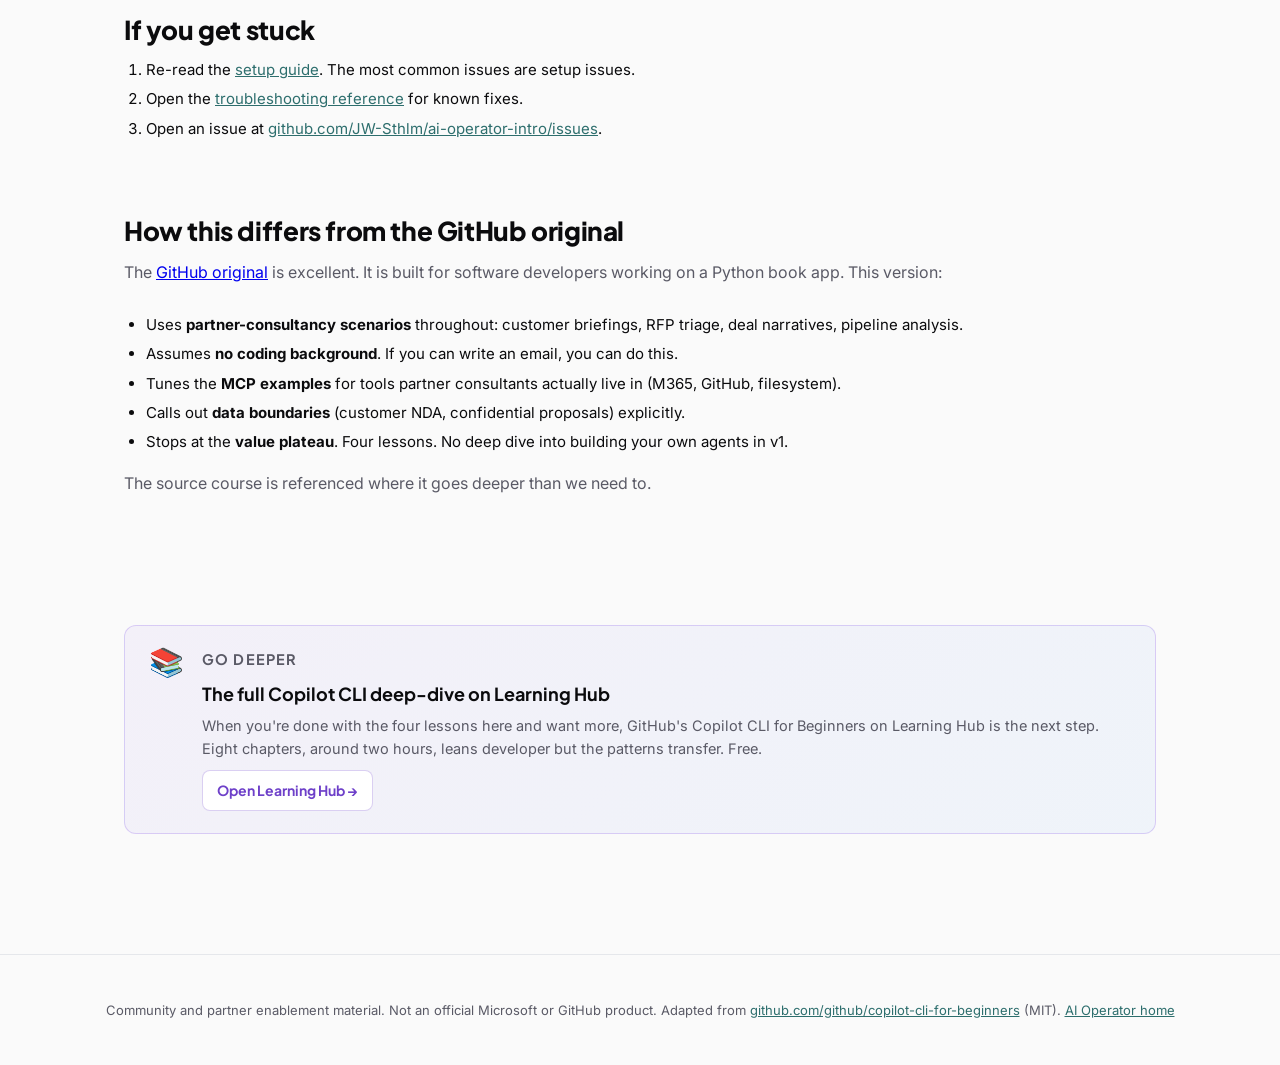
==== commit 8f4afe7f: "v1.3: Codespaces fallback for non-coders Add a proper escape hatch for the AI Operator Intro audienc" ====
--- a/course/index.html
+++ b/course/index.html
@@ -93,6 +93,7 @@
           <li><strong>GitHub Copilot Free</strong> on that account. Activated in a couple of clicks. The <a href="../setup.html">Setup guide</a> walks you through every step.</li>
         </ul>
         <p class="prereqs-note">No coding experience needed. If you can install software and follow numbered steps, you're set.</p>
+        <p class="prereqs-note"><strong>Locked-down laptop?</strong> Skip the install entirely and run Copilot CLI in your browser via <a href="../setup-codespaces.html">GitHub Codespaces</a> instead. Free, no IT ticket, same course.</p>
       </div>
     </section>
 
@@ -145,7 +146,7 @@
       <h2 class="section-h">If you get stuck</h2>
       <ol class="help-list">
         <li>Re-read the <a href="../setup.html">setup guide</a>. The most common issues are setup issues.</li>
-        <li>Open the <a href="../reference/troubleshooting.md" target="_blank">troubleshooting reference</a> for known fixes.</li>
+        <li>Open the <a href="../reference/troubleshooting.html">troubleshooting reference</a> for known fixes.</li>
         <li>Open an issue at <a href="https://github.com/JW-Sthlm/ai-operator-intro/issues" target="_blank">github.com/JW-Sthlm/ai-operator-intro/issues</a>.</li>
       </ol>
     </section>
